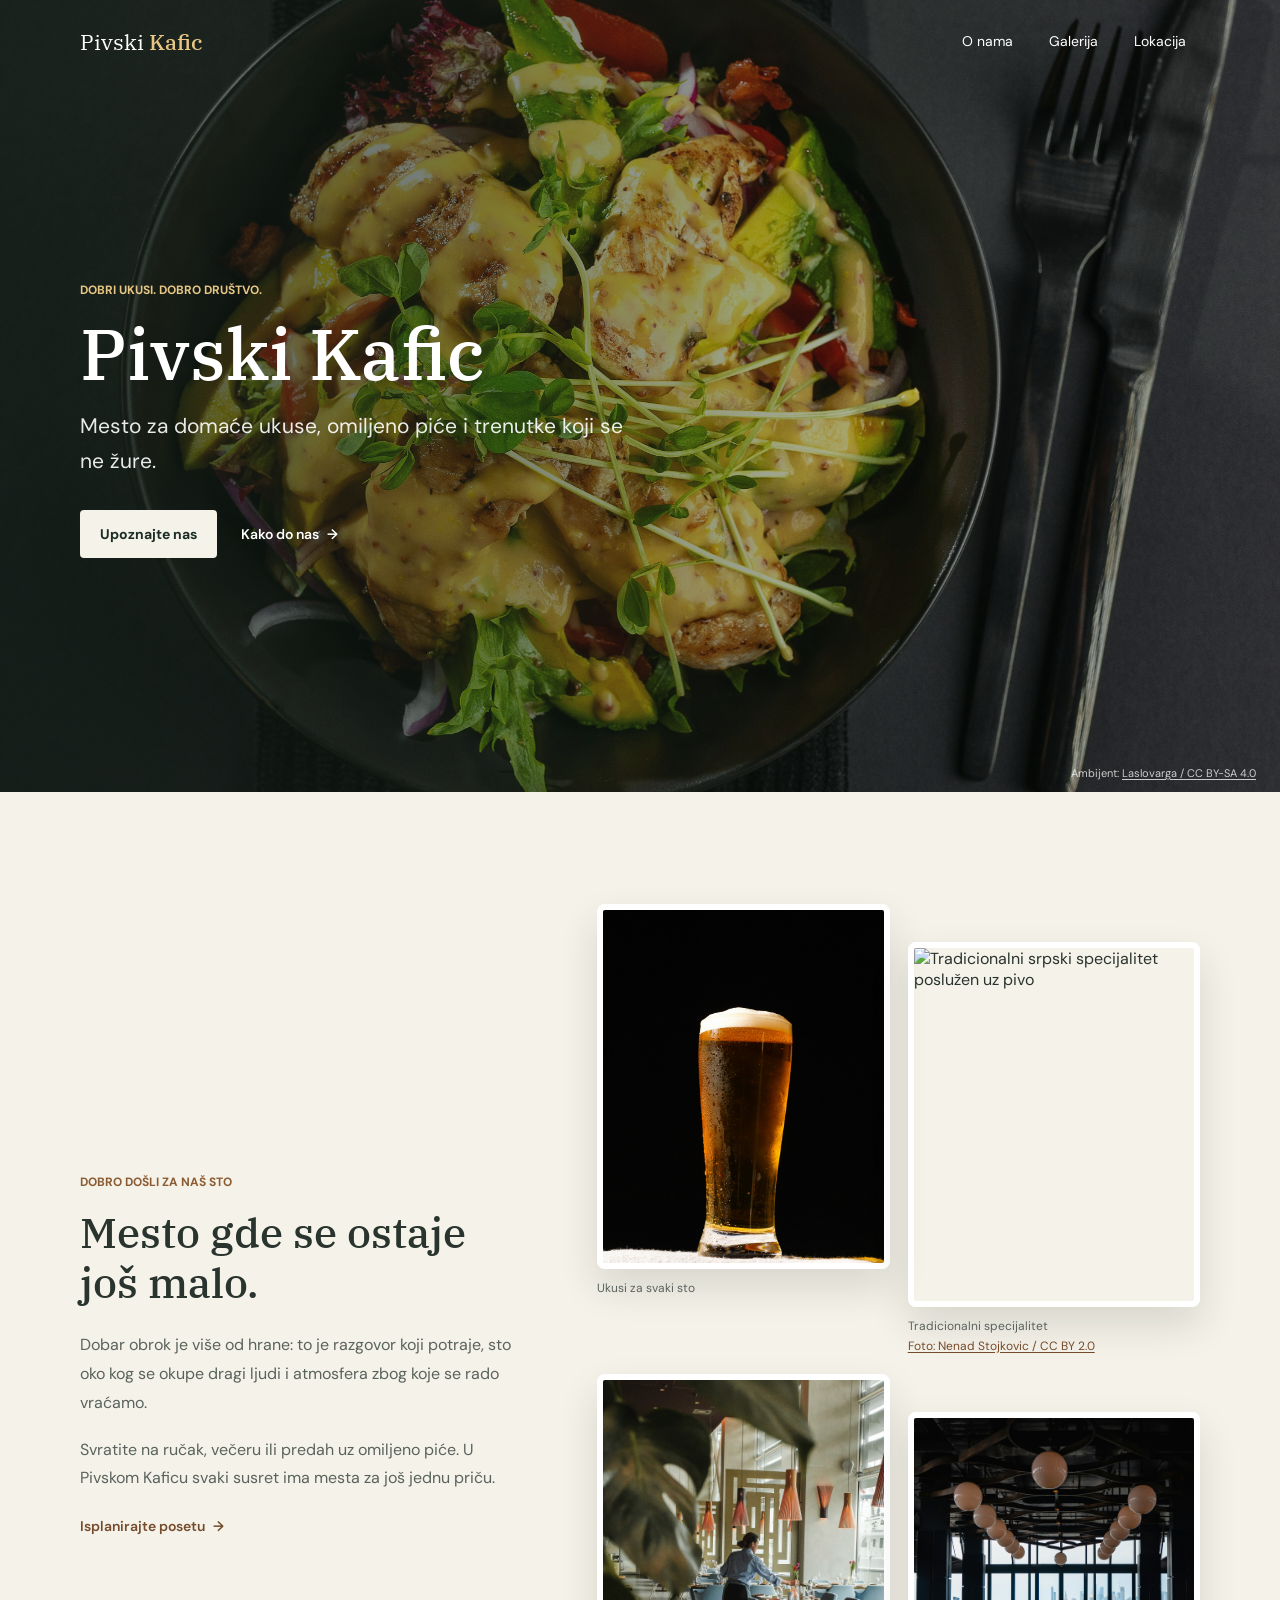
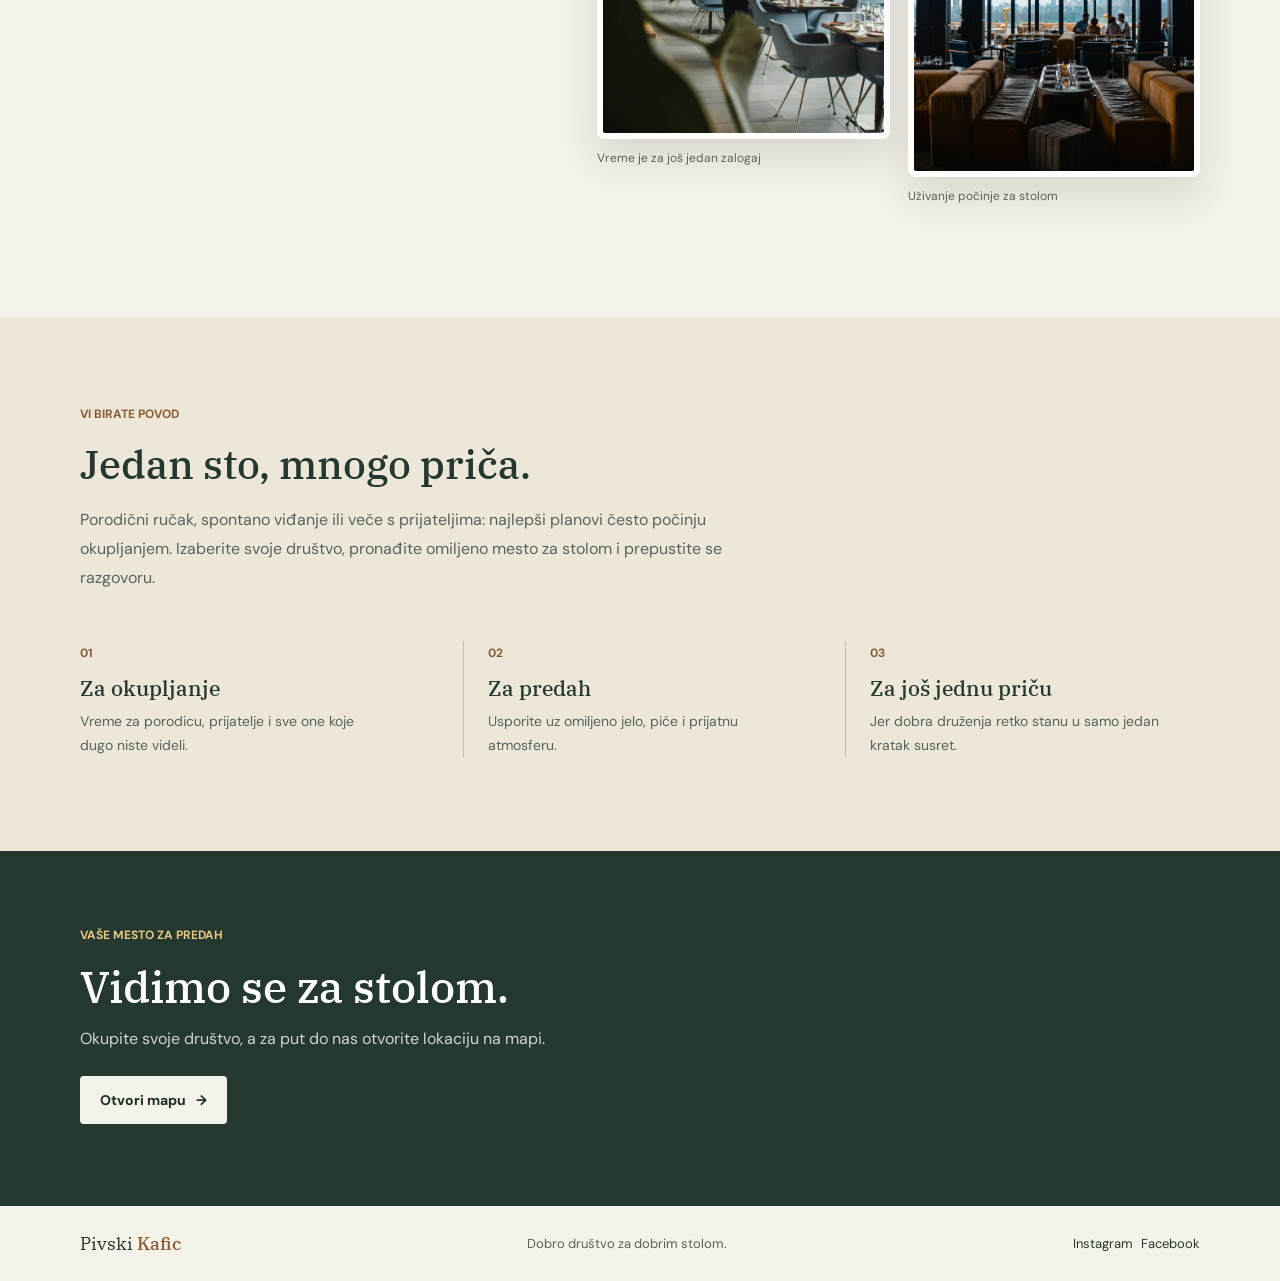
==== pivski.html @ f23b8ac7 "Add files via upload" ====
<!DOCTYPE html>
<html lang="sr-Latn">
    <head>
        <meta charset="UTF-8">
        <meta name="viewport" content="width=device-width, initial-scale=1.0">
        <meta name="description" content="Pivski Kafic: dobra hrana, piće i prijatna atmosfera za druženje.">
        <title>Pivski Kafic | Dobro društvo za dobrim stolom</title>
        <link rel="stylesheet" href="salas.css">
        <link rel="preconnect" href="https://fonts.googleapis.com">
        <link rel="preconnect" href="https://fonts.gstatic.com" crossorigin>
        <link href="https://fonts.googleapis.com/css2?family=DM+Sans:wght@400;500;600;700&family=IBM+Plex+Serif:wght@400;500;600;700&display=swap" rel="stylesheet">
    </head>
    <body id="top">
        <header class="hero">
            <img src="peter-dawn-3X7SVgAxKU8-unsplash.jpg" alt="" class="heading" aria-hidden="true">
            <nav class="site-nav" aria-label="Glavna navigacija">
                <a class="brand" href="#top">Pivski <strong>Kafic</strong></a>
                <ul class="nav-links">
                    <li><a href="#o-nama">O nama</a></li>
                    <li><a href="#galerija">Galerija</a></li>
                    <li><a href="#lokacija">Lokacija</a></li>
                </ul>
            </nav>
            <div class="hero-content">
                <p class="eyebrow hero-eyebrow">Dobri ukusi. Dobro društvo.</p>
                <h1 class="welcome">Pivski Kafic</h1>
                <p class="intro">Mesto za domaće ukuse, omiljeno piće i trenutke koji se ne žure.</p>
                <div class="hero-actions">
                    <a class="button button-light" href="#o-nama">Upoznajte nas</a>
                    <a class="hero-link" href="#lokacija">Kako do nas <span aria-hidden="true">&rarr;</span></a>
                </div>
            </div>
            <p class="hero-credit">Ambijent: <a href="https://commons.wikimedia.org/wiki/File:2020_Etno_-_Restaurant_Laslovarga.jpg" target="_blank" rel="noopener noreferrer">Laslovarga / CC BY-SA 4.0</a></p>
        </header>

        <main>
            <section class="about" id="o-nama">
                <div class="section-copy">
                    <p class="eyebrow">Dobro došli za naš sto</p>
                    <h2 class="welcoming">Mesto gde se ostaje još malo.</h2>
                    <p class="info">Dobar obrok je više od hrane: to je razgovor koji potraje, sto oko kog se okupe dragi ljudi i atmosfera zbog koje se rado vraćamo.</p>
                    <p class="info">Svratite na ručak, večeru ili predah uz omiljeno piće. U Pivskom Kaficu svaki susret ima mesta za još jednu priču.</p>
                    <a class="text-link" href="#lokacija">Isplanirajte posetu <span aria-hidden="true">&rarr;</span></a>
                </div>
                <div class="image-gallery" id="galerija" aria-label="Hrana i ambijent Pivskog Kafica">
                    <figure class="image-frame">
                        <img src="giovanna-gomes-Qy2KMPRV3X4-unsplash.jpg" alt="Sveže pripremljeno jelo za zajedničkim stolom" class="image" loading="lazy">
                        <figcaption>Ukusi za svaki sto</figcaption>
                    </figure>
                    <figure class="image-frame image-frame-offset">
                        <img src="img/srpski-specijalitet.jpg" alt="Tradicionalni srpski specijalitet poslužen uz pivo" class="second" loading="lazy">
                        <figcaption>Tradicionalni specijalitet <a href="https://commons.wikimedia.org/wiki/File:Traditional_Serbian_Karadjordje%E2%80%99s_Steak_with_beer,_kethup,_mustard_and_sour_cream._(49157734283).jpg" target="_blank" rel="noopener noreferrer">Foto: Nenad Stojkovic / CC BY 2.0</a></figcaption>
                    </figure>
                    <figure class="image-frame">
                        <img src="louis-hansel-wVoP_Q2Bg_A-unsplash.jpg" alt="Pažljivo pripremljeno jelo za zajedničkim obrokom" class="image" loading="lazy">
                        <figcaption>Vreme je za još jedan zalogaj</figcaption>
                    </figure>
                    <figure class="image-frame image-frame-offset">
                        <img src="paul-griffin-WWST6E8LxeE-unsplash.jpg" alt="Detalj posluženog obroka" class="second" loading="lazy">
                        <figcaption>Uživanje počinje za stolom</figcaption>
                    </figure>
                </div>
            </section>

            <section class="moments" aria-labelledby="moments-title">
                <div class="moments-content">
                    <p class="eyebrow">Vi birate povod</p>
                    <h2 id="moments-title">Jedan sto, mnogo priča.</h2>
                    <p class="moments-intro">Porodični ručak, spontano viđanje ili veče s prijateljima: najlepši planovi često počinju okupljanjem. Izaberite svoje društvo, pronađite omiljeno mesto za stolom i prepustite se razgovoru.</p>
                    <div class="moment-list">
                        <article class="moment">
                            <span class="moment-number">01</span>
                            <h3>Za okupljanje</h3>
                            <p>Vreme za porodicu, prijatelje i sve one koje dugo niste videli.</p>
                        </article>
                        <article class="moment">
                            <span class="moment-number">02</span>
                            <h3>Za predah</h3>
                            <p>Usporite uz omiljeno jelo, piće i prijatnu atmosferu.</p>
                        </article>
                        <article class="moment">
                            <span class="moment-number">03</span>
                            <h3>Za još jednu priču</h3>
                            <p>Jer dobra druženja retko stanu u samo jedan kratak susret.</p>
                        </article>
                    </div>
                </div>
            </section>

            <section class="visit" id="lokacija">
                <div class="visit-content">
                    <p class="eyebrow">Vaše mesto za predah</p>
                    <h2>Vidimo se za stolom.</h2>
                    <p>Okupite svoje društvo, a za put do nas otvorite lokaciju na mapi.</p>
                    <a class="button button-light" href="https://www.google.com/maps/place/Pivski+kafic/@45.3690032,20.4038715,15z/data=!4m6!3m5!1s0x475adb0063bd280b:0x398e541be111083f!8m2!3d45.3653922!4d20.3926567!16s%2Fg%2F11lyp_jn6q" target="_blank" rel="noopener noreferrer">Otvori mapu <span aria-hidden="true">&rarr;</span></a>
                </div>
            </section>
        </main>

        <footer class="footer">
            <a class="brand footer-brand" href="#top">Pivski <strong>Kafic</strong></a>
            <p>Dobro društvo za dobrim stolom.</p>
            <div class="footer-links" aria-label="Društvene mreže">
                <a href="https://www.instagram.com/pivski_kafic/" target="_blank" rel="noopener noreferrer">Instagram</a>
                <a href="https://www.facebook.com/profile.php?id=100090187168091" target="_blank" rel="noopener noreferrer">Facebook</a>
            </div>
        </footer>
    </body>
</html>
---- salas.css ----
:root {
    color-scheme: light;
    --forest: #24382f;
    --forest-deep: #1c2d25;
    --cream: #f5f2e9;
    --gold: #e7c783;
    --ink: #28342d;
    --muted: #59635c;
}

* {
    box-sizing: border-box;
}

html {
    scroll-behavior: smooth;
}

body {
    margin: 0;
    background: var(--cream);
    color: var(--ink);
    font-family: "DM Sans", sans-serif;
}

a {
    color: inherit;
}

.hero {
    position: relative;
    display: grid;
    align-items: center;
    min-height: 88svh;
    padding: 112px max(24px, calc((100vw - 1120px) / 2)) 64px;
    overflow: hidden;
    isolation: isolate;
    color: #fff;
}

.heading {
    position: absolute;
    inset: 0;
    z-index: -2;
    width: 100%;
    height: 100%;
    object-fit: cover;
    object-position: center 55%;
}

.hero::after {
    position: absolute;
    inset: 0;
    z-index: -1;
    background: linear-gradient(90deg, rgb(18 29 23 / 78%), rgb(18 29 23 / 42%) 58%, rgb(18 29 23 / 12%));
    content: "";
}

.site-nav {
    position: absolute;
    top: 22px;
    left: 50%;
    z-index: 2;
    display: flex;
    align-items: center;
    justify-content: space-between;
    width: min(1120px, calc(100% - 48px));
    transform: translateX(-50%);
    animation: nav-enter 700ms 150ms both;
}

.brand {
    color: #fff;
    font-family: "IBM Plex Serif", serif;
    font-size: 22px;
    text-decoration: none;
}

.brand strong {
    color: var(--gold);
    font-weight: 500;
}

.nav-links,
.footer-links {
    display: flex;
    align-items: center;
    gap: 8px;
    margin: 0;
    padding: 0;
    list-style: none;
}

.nav-links a {
    display: block;
    padding: 10px 14px;
    border-radius: 4px;
    color: #fff;
    font-size: 14px;
    text-decoration: none;
    transition: background-color 180ms ease, color 180ms ease;
}

.nav-links a:hover,
.nav-links a:focus-visible {
    background: rgb(255 255 255 / 15%);
    color: var(--gold);
}

.nav-links a:focus-visible,
.button:focus-visible,
.hero-link:focus-visible,
.text-link:focus-visible,
.footer a:focus-visible {
    outline: 2px solid var(--gold);
    outline-offset: 3px;
}

.hero-content {
    width: min(100%, 700px);
    animation: content-enter 850ms 100ms both;
}

.eyebrow {
    margin: 0 0 18px;
    color: #8b5b32;
    font-size: 12px;
    font-weight: 700;
    text-transform: uppercase;
}

.hero-eyebrow {
    color: var(--gold);
}

.welcome {
    margin: 0 0 18px;
    font-family: "IBM Plex Serif", serif;
    font-size: 72px;
    font-weight: 500;
    line-height: 1.05;
}

.intro {
    max-width: 560px;
    margin: 0;
    color: rgb(255 255 255 / 90%);
    font-size: 21px;
    line-height: 1.65;
}

.hero-actions {
    display: flex;
    align-items: center;
    gap: 24px;
    margin-top: 32px;
}

.button {
    display: inline-flex;
    align-items: center;
    justify-content: center;
    gap: 10px;
    min-height: 48px;
    padding: 0 20px;
    border-radius: 4px;
    font-size: 14px;
    font-weight: 700;
    text-decoration: none;
    transition: background-color 180ms ease, transform 180ms ease;
}

.button:hover {
    transform: translateY(-2px);
}

.button-light {
    background: var(--cream);
    color: var(--forest-deep);
}

.button-light:hover {
    background: #fff;
}

.hero-link,
.text-link {
    font-size: 14px;
    font-weight: 600;
    text-decoration: none;
}

.hero-link span,
.text-link span {
    margin-left: 5px;
}

.hero-link:hover,
.text-link:hover {
    text-decoration: underline;
    text-underline-offset: 4px;
}

.hero-credit {
    position: absolute;
    right: 24px;
    bottom: 12px;
    margin: 0;
    color: rgb(255 255 255 / 76%);
    font-size: 11px;
}

.hero-credit a {
    text-underline-offset: 2px;
}

.about {
    display: grid;
    grid-template-columns: minmax(0, 0.85fr) minmax(0, 1.15fr);
    align-items: center;
    gap: 72px;
    width: min(1120px, calc(100% - 48px));
    margin: 0 auto;
    padding: 112px 0;
}

.section-copy {
    max-width: 440px;
}

.welcoming,
.visit h2 {
    margin: 0 0 24px;
    font-family: "IBM Plex Serif", serif;
    font-size: 42px;
    font-weight: 500;
    line-height: 1.18;
}

.info {
    margin: 0 0 18px;
    color: var(--muted);
    font-size: 16px;
    line-height: 1.8;
}

.text-link {
    display: inline-block;
    margin-top: 6px;
    color: #754b2c;
}

.image-gallery {
    display: grid;
    grid-template-columns: repeat(2, minmax(0, 1fr));
    align-items: start;
    gap: 18px;
}

.image-frame {
    min-width: 0;
    margin: 0;
}

.image-frame-offset {
    margin-top: 38px;
}

.image,
.second {
    display: block;
    width: 100%;
    aspect-ratio: 4 / 5;
    border: 6px solid #fff;
    border-radius: 8px;
    box-shadow: 0 18px 38px rgb(32 42 35 / 14%);
    object-fit: cover;
}

.image-frame figcaption {
    margin-top: 10px;
    color: var(--muted);
    font-size: 12px;
    line-height: 1.6;
}

.image-frame figcaption a {
    display: block;
    color: #754b2c;
    text-underline-offset: 2px;
}

.moments {
    background: #ede7da;
}

.moments-content {
    width: min(1120px, calc(100% - 48px));
    margin: 0 auto;
    padding: 88px 0 94px;
}

.moments h2 {
    max-width: 620px;
    margin: 0 0 18px;
    color: var(--forest);
    font-family: "IBM Plex Serif", serif;
    font-size: 40px;
    font-weight: 500;
    line-height: 1.2;
}

.moments-intro {
    max-width: 700px;
    margin: 0;
    color: var(--muted);
    font-size: 16px;
    line-height: 1.8;
}

.moment-list {
    display: grid;
    grid-template-columns: repeat(3, minmax(0, 1fr));
    gap: 28px;
    margin-top: 48px;
}

.moment {
    padding-left: 24px;
    border-left: 1px solid rgb(36 56 47 / 22%);
}

.moment:first-child {
    padding-left: 0;
    border-left: 0;
}

.moment-number {
    color: #8b5b32;
    font-size: 12px;
    font-weight: 700;
}

.moment h3 {
    margin: 12px 0 8px;
    color: var(--forest);
    font-family: "IBM Plex Serif", serif;
    font-size: 21px;
    font-weight: 500;
}

.moment p {
    max-width: 300px;
    margin: 0;
    color: var(--muted);
    font-size: 14px;
    line-height: 1.7;
}

.visit {
    background: var(--forest);
    color: #fff;
}

.visit-content {
    width: min(1120px, calc(100% - 48px));
    margin: 0 auto;
    padding: 76px 0 82px;
}

.visit .eyebrow {
    color: var(--gold);
}

.visit h2 {
    margin-bottom: 12px;
    font-size: 44px;
}

.visit-content > p:not(.eyebrow) {
    max-width: 520px;
    margin: 0 0 24px;
    color: rgb(255 255 255 / 78%);
    font-size: 16px;
    line-height: 1.7;
}

.footer {
    display: flex;
    align-items: center;
    justify-content: space-between;
    gap: 20px;
    width: min(1120px, calc(100% - 48px));
    margin: 0 auto;
    padding: 26px 0;
}

.footer-brand {
    color: var(--forest);
    font-size: 18px;
}

.footer-brand strong {
    color: #8b5b32;
}

.footer > p {
    margin: 0;
    color: var(--muted);
    font-size: 13px;
}

.footer-links a {
    color: var(--forest);
    font-size: 13px;
    text-decoration: none;
}

.footer-links a:hover {
    text-decoration: underline;
    text-underline-offset: 3px;
}

@keyframes nav-enter {
    from {
        opacity: 0;
        transform: translate(-50%, -14px);
    }

    to {
        opacity: 1;
        transform: translate(-50%, 0);
    }
}

@keyframes content-enter {
    from {
        opacity: 0;
        transform: translateY(18px);
    }

    to {
        opacity: 1;
        transform: translateY(0);
    }
}

@media (max-width: 760px) {
    .hero {
        min-height: 80svh;
        padding: 120px 24px 72px;
    }

    .about {
        grid-template-columns: 1fr;
        gap: 38px;
        width: min(620px, calc(100% - 36px));
        padding: 72px 0;
    }

    .section-copy {
        max-width: 560px;
    }

    .welcoming {
        font-size: 36px;
    }

    .image-gallery {
        gap: 12px;
    }

    .image-frame-offset {
        margin-top: 24px;
    }

    .visit-content {
        width: min(620px, calc(100% - 36px));
        padding: 64px 0 70px;
    }

    .moments-content {
        width: min(620px, calc(100% - 36px));
        padding: 68px 0 74px;
    }

    .moment-list {
        grid-template-columns: 1fr;
        gap: 22px;
        margin-top: 34px;
    }

    .moment,
    .moment:first-child {
        padding: 0 0 0 18px;
        border-left: 1px solid rgb(36 56 47 / 22%);
    }

    .footer {
        flex-wrap: wrap;
        width: calc(100% - 36px);
    }
}

@media (max-width: 480px) {
    .hero {
        min-height: 76svh;
        padding: 116px 20px 74px;
    }

    .site-nav {
        top: 16px;
        width: calc(100% - 32px);
    }

    .brand {
        font-size: 18px;
    }

    .nav-links {
        gap: 0;
    }

    .nav-links a {
        padding: 9px 8px;
        font-size: 12px;
    }

    .welcome {
        font-size: 48px;
    }

    .intro {
        font-size: 17px;
    }

    .hero-actions {
        align-items: flex-start;
        flex-direction: column;
        gap: 18px;
        margin-top: 26px;
    }

    .hero-credit {
        right: 16px;
        font-size: 10px;
    }

    .welcoming,
    .visit h2,
    .moments h2 {
        font-size: 32px;
    }

    .image-gallery {
        gap: 10px;
    }

    .image,
    .second {
        border-width: 4px;
        border-radius: 6px;
    }

    .image-frame figcaption {
        font-size: 11px;
    }

    .footer {
        align-items: flex-start;
        flex-direction: column;
        gap: 12px;
    }
}

@media (prefers-reduced-motion: reduce) {
    *,
    *::before,
    *::after {
        animation-duration: 0.01ms !important;
        animation-iteration-count: 1 !important;
        scroll-behavior: auto !important;
        transition-duration: 0.01ms !important;
    }
}
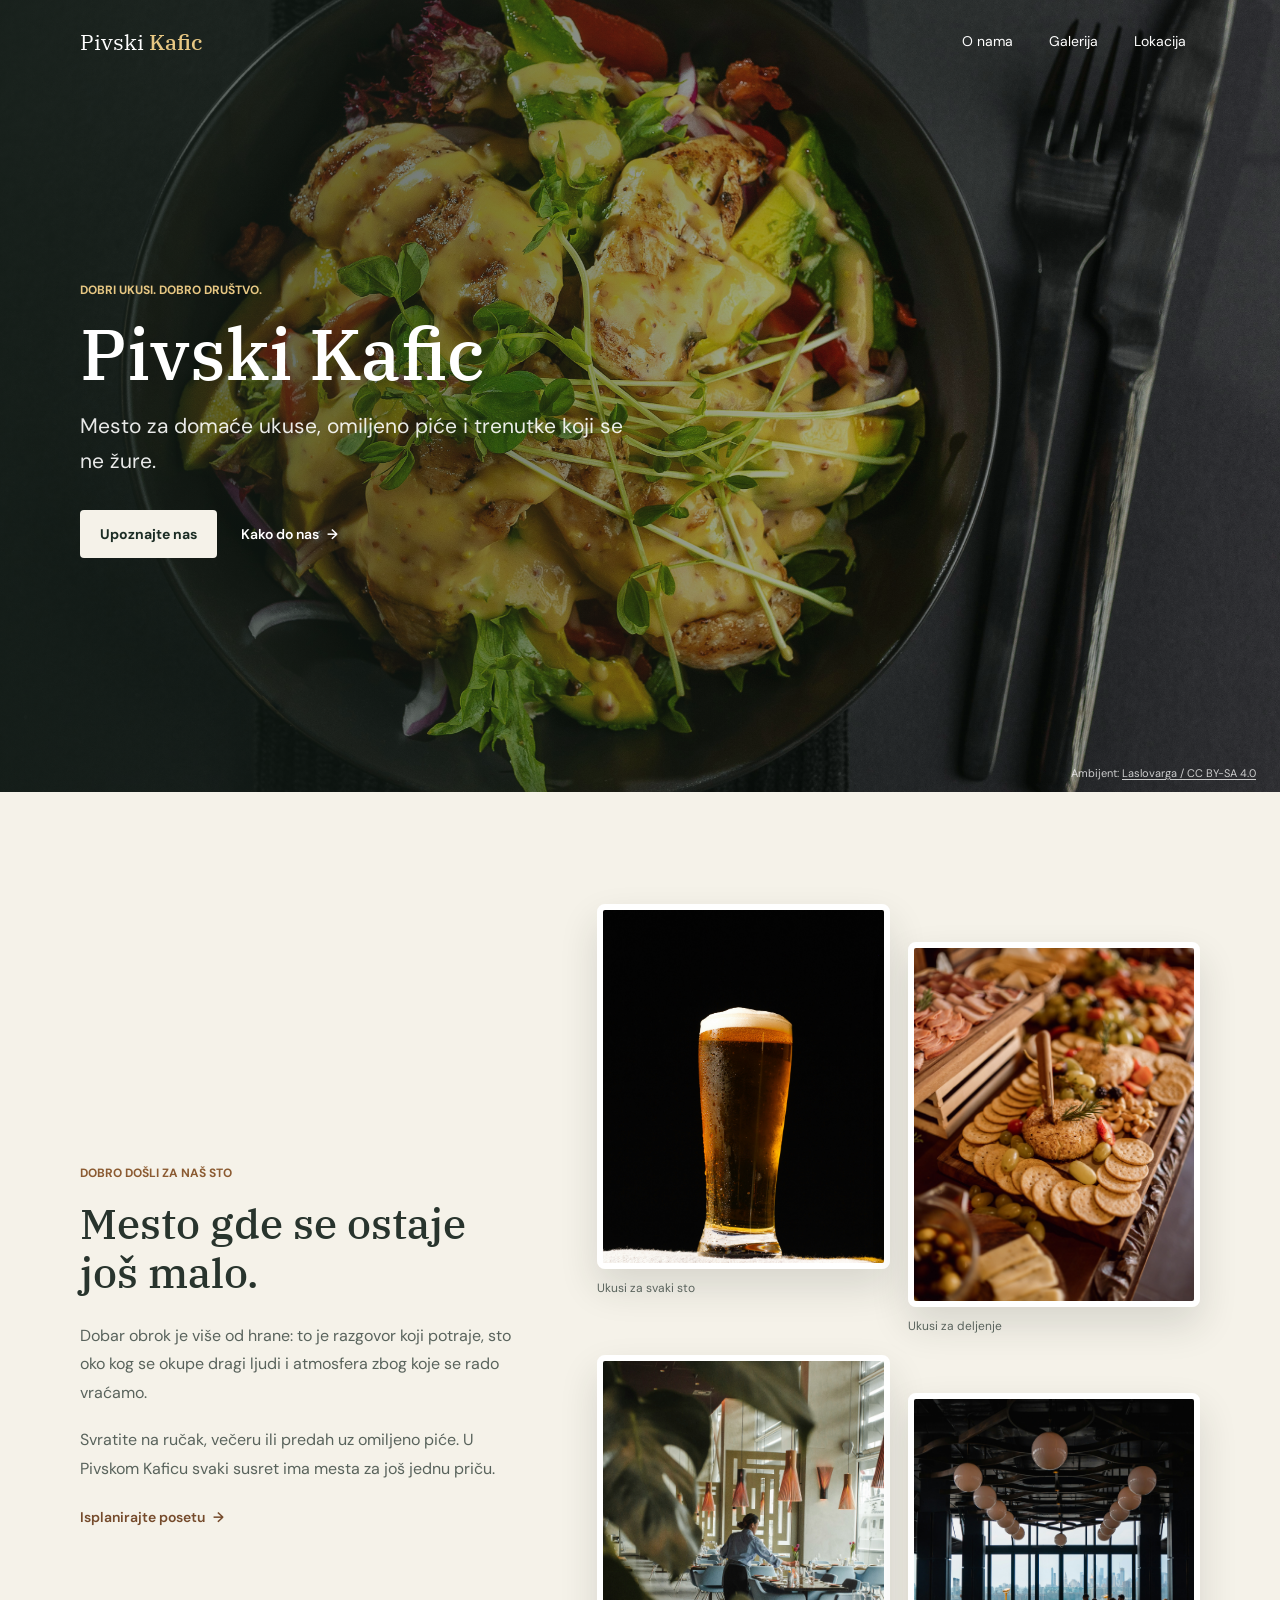
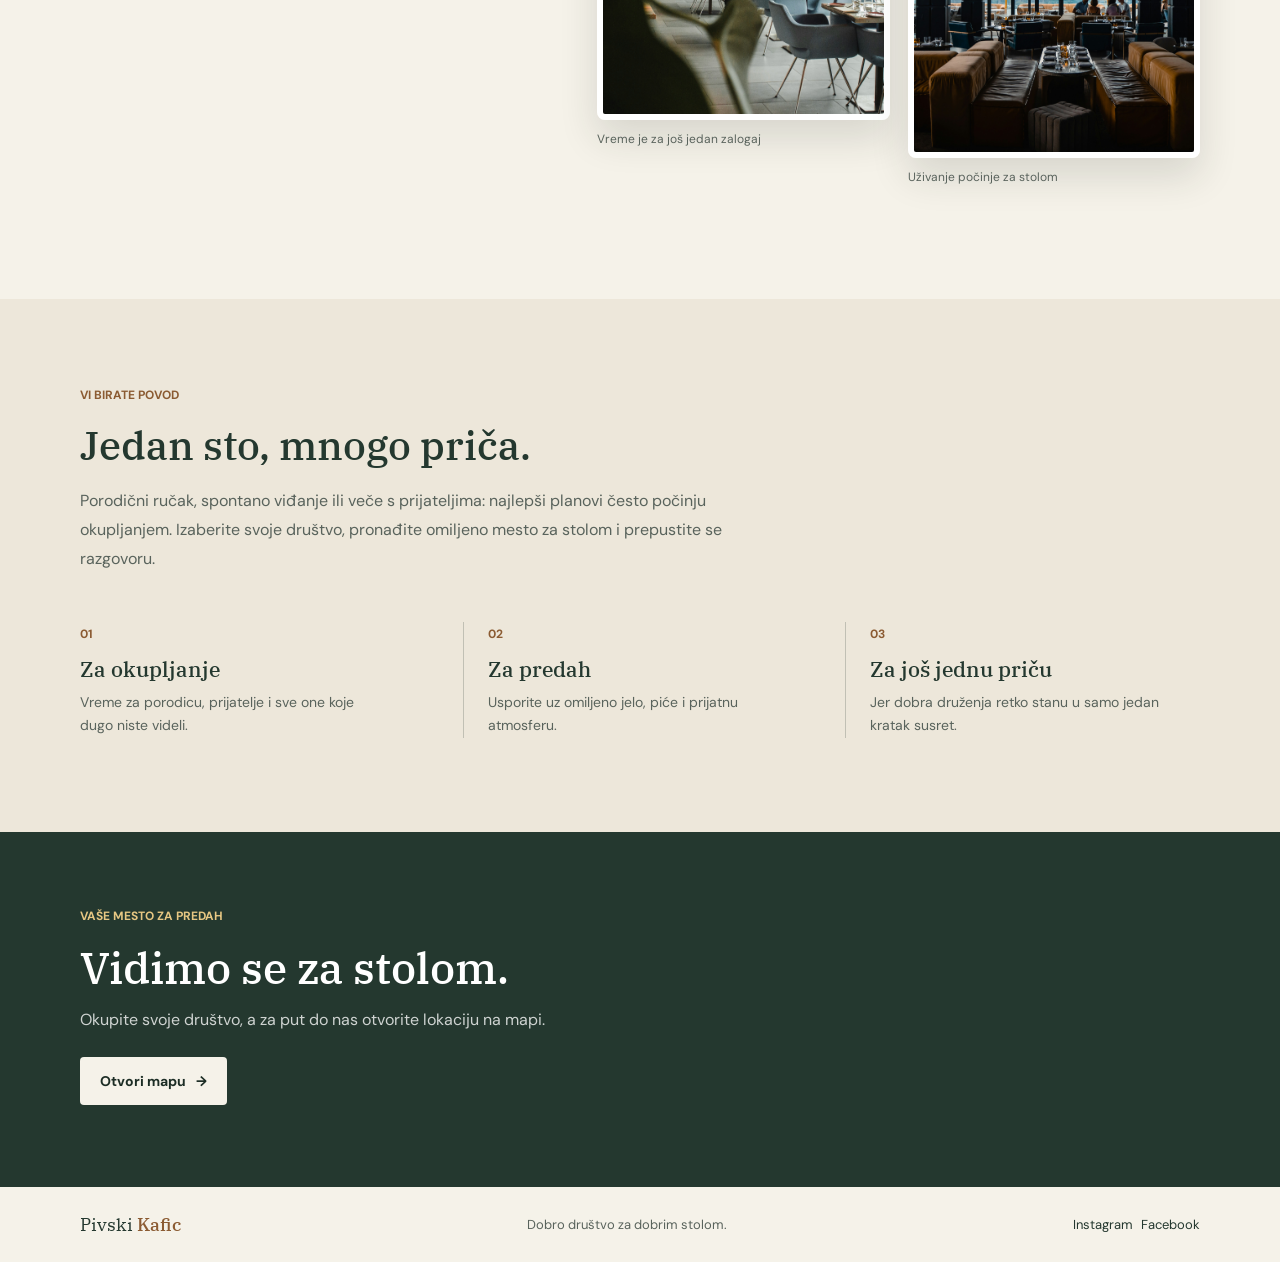
==== commit 6b5abea4: "Modify image sources and captions in pivski.html Updated image sources and captions in the gallery s" ====
--- a/pivski.html
+++ b/pivski.html
@@ -48,8 +48,8 @@
                         <figcaption>Ukusi za svaki sto</figcaption>
                     </figure>
                     <figure class="image-frame image-frame-offset">
-                        <img src="img/srpski-specijalitet.jpg" alt="Tradicionalni srpski specijalitet poslužen uz pivo" class="second" loading="lazy">
-                        <figcaption>Tradicionalni specijalitet <a href="https://commons.wikimedia.org/wiki/File:Traditional_Serbian_Karadjordje%E2%80%99s_Steak_with_beer,_kethup,_mustard_and_sour_cream._(49157734283).jpg" target="_blank" rel="noopener noreferrer">Foto: Nenad Stojkovic / CC BY 2.0</a></figcaption>
+                        <img src="pexels-angel-ayala-321556-28976236.jpg" alt="Raznovrstan izbor hrane poslužen na drvenoj dasci" class="second" loading="lazy">
+                        <figcaption>Ukusi za deljenje</figcaption>
                     </figure>
                     <figure class="image-frame">
                         <img src="louis-hansel-wVoP_Q2Bg_A-unsplash.jpg" alt="Pažljivo pripremljeno jelo za zajedničkim obrokom" class="image" loading="lazy">
@@ -106,4 +106,4 @@
             </div>
         </footer>
     </body>
-</html>+</html>
